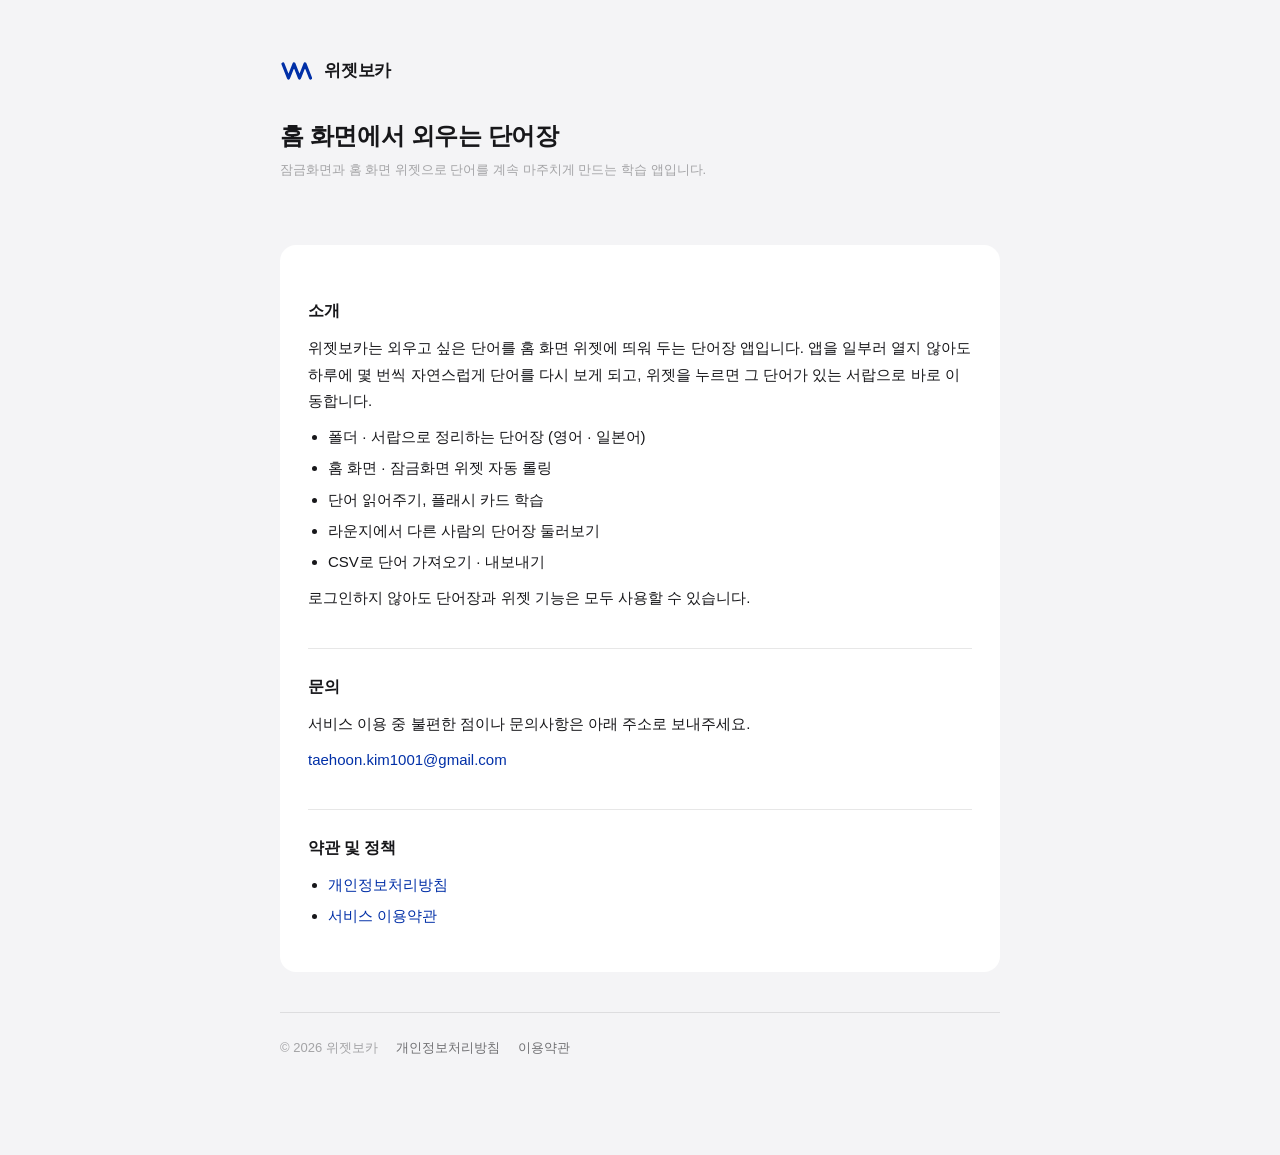
==== index.html @ 0ec9913b "위젯보카 공식 페이지 추가 (소개 · 개인정보처리방침 · 이용약관) 앱 마켓 심사와 구글 OAuth 동의 화면 게시에 필요한 공개 URL을 확보하기 위해 정적 페이지 3종을 작성했" ====
<!doctype html>
<html lang="ko">
<head>
<meta charset="utf-8">
<meta name="viewport" content="width=device-width, initial-scale=1">
<title>위젯보카</title>
<meta name="description" content="홈 화면 위젯으로 외우는 단어장 앱, 위젯보카.">
<link rel="stylesheet" href="style.css">
</head>
<body>
<div class="wrap">
<header>
  <a class="logo" href="./">
    <svg width="34" height="24" viewBox="0 0 34 24" fill="none" aria-hidden="true">
      <path d="M3 5 L8.5 19 L14 5 L19.5 19 L25 5 L30.5 19"
            stroke="var(--accent)" stroke-width="3.2"
            stroke-linecap="round" stroke-linejoin="round"/>
    </svg>
    <span>위젯보카</span>
  </a>
  <h1>홈 화면에서 외우는 단어장</h1>
  <p class="meta">잠금화면과 홈 화면 위젯으로 단어를 계속 마주치게 만드는 학습 앱입니다.</p>
</header>

<main>
  <h2>소개</h2>
  <p>위젯보카는 외우고 싶은 단어를 홈 화면 위젯에 띄워 두는 단어장 앱입니다. 앱을 일부러 열지 않아도 하루에 몇 번씩 자연스럽게 단어를 다시 보게 되고, 위젯을 누르면 그 단어가 있는 서랍으로 바로 이동합니다.</p>
  <ul>
    <li>폴더 · 서랍으로 정리하는 단어장 (영어 · 일본어)</li>
    <li>홈 화면 &middot; 잠금화면 위젯 자동 롤링</li>
    <li>단어 읽어주기, 플래시 카드 학습</li>
    <li>라운지에서 다른 사람의 단어장 둘러보기</li>
    <li>CSV로 단어 가져오기 &middot; 내보내기</li>
  </ul>
  <p>로그인하지 않아도 단어장과 위젯 기능은 모두 사용할 수 있습니다.</p>

  <h2>문의</h2>
  <p>서비스 이용 중 불편한 점이나 문의사항은 아래 주소로 보내주세요.</p>
  <p><a href="mailto:taehoon.kim1001@gmail.com">taehoon.kim1001@gmail.com</a></p>

  <h2>약관 및 정책</h2>
  <ul>
    <li><a href="privacy.html">개인정보처리방침</a></li>
    <li><a href="terms.html">서비스 이용약관</a></li>
  </ul>
</main>

<footer>
  <span>&copy; 2026 위젯보카</span>
  <a href="privacy.html">개인정보처리방침</a>
  <a href="terms.html">이용약관</a>
</footer>
</div>
</body>
</html>
---- style.css ----
:root {
  --accent: #002FA7;
  --ink: #17171A;
  --ink60: rgba(23, 23, 26, 0.60);
  --ink36: rgba(23, 23, 26, 0.36);
  --line: rgba(23, 23, 26, 0.10);
  --bg: #F4F4F6;
  --card: #FFFFFF;
}
@media (prefers-color-scheme: dark) {
  :root {
    --accent: #6C8CFF;
    --ink: #F2F2F4;
    --ink60: rgba(242, 242, 244, 0.60);
    --ink36: rgba(242, 242, 244, 0.36);
    --line: rgba(242, 242, 244, 0.12);
    --bg: #101013;
    --card: #1A1A1F;
  }
}
* { box-sizing: border-box; }
body {
  margin: 0;
  padding: 0 20px 96px;
  background: var(--bg);
  color: var(--ink);
  font-family: -apple-system, BlinkMacSystemFont, "Apple SD Gothic Neo",
    "Pretendard", "Noto Sans KR", "Malgun Gothic", sans-serif;
  font-size: 15px;
  line-height: 1.75;
  -webkit-text-size-adjust: 100%;
}
.wrap { max-width: 720px; margin: 0 auto; }
header { padding: 56px 0 32px; }
.logo {
  display: inline-flex; align-items: center; gap: 10px;
  text-decoration: none; color: var(--ink);
}
.logo svg { display: block; }
.logo span { font-size: 17px; font-weight: 600; letter-spacing: -0.2px; }
h1 {
  font-size: 24px; font-weight: 600; letter-spacing: -0.4px;
  margin: 28px 0 6px; line-height: 1.4;
}
.meta { color: var(--ink36); font-size: 13px; margin: 0 0 32px; }
main { background: var(--card); border-radius: 16px; padding: 8px 28px 32px; }
h2 {
  font-size: 16px; font-weight: 600; letter-spacing: -0.2px;
  margin: 36px 0 10px; padding-top: 24px; border-top: 1px solid var(--line);
}
h2:first-of-type { border-top: none; padding-top: 8px; }
h3 { font-size: 15px; font-weight: 600; margin: 22px 0 6px; }
p { margin: 10px 0; color: var(--ink); }
ul, ol { margin: 10px 0; padding-left: 20px; }
li { margin: 5px 0; }
a { color: var(--accent); text-decoration: none; }
a:hover { text-decoration: underline; }
table {
  width: 100%; border-collapse: collapse; margin: 14px 0; font-size: 14px;
  display: block; overflow-x: auto; white-space: nowrap;
}
@media (min-width: 560px) { table { display: table; white-space: normal; } }
th, td { text-align: left; padding: 10px 12px; border-bottom: 1px solid var(--line); vertical-align: top; }
th { font-weight: 600; color: var(--ink60); font-size: 13px; }
.note {
  background: var(--bg); border-radius: 10px; padding: 14px 16px;
  font-size: 14px; color: var(--ink60); margin: 16px 0;
}
footer {
  margin-top: 40px; padding-top: 24px; border-top: 1px solid var(--line);
  color: var(--ink36); font-size: 13px; display: flex; gap: 18px; flex-wrap: wrap;
}
footer a { color: var(--ink60); }
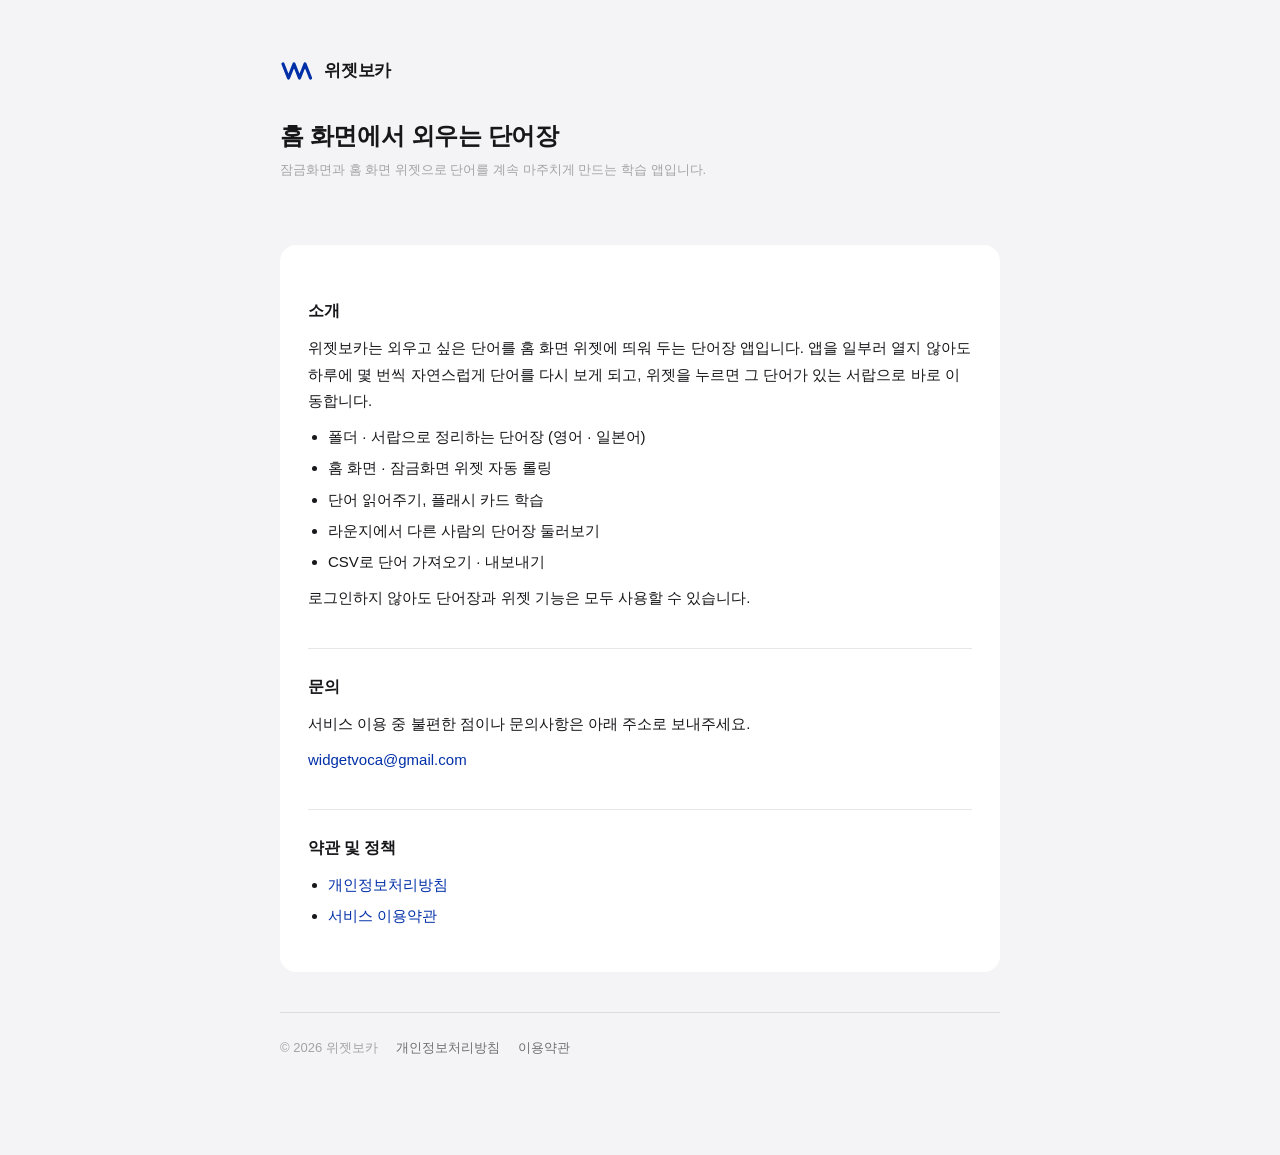
==== commit c7207fb6: "문의 연락처를 앱 전용 메일로 개인정보처리방침·이용약관에 적힌 연락처는 심사에서 실제로 확인하는 정보라, 앱 안의 문의하기와 같은 주소를 써야 한다.  Co-Authored-By:" ====
--- a/index.html
+++ b/index.html
@@ -36,7 +36,7 @@
 
   <h2>문의</h2>
   <p>서비스 이용 중 불편한 점이나 문의사항은 아래 주소로 보내주세요.</p>
-  <p><a href="mailto:taehoon.kim1001@gmail.com">taehoon.kim1001@gmail.com</a></p>
+  <p><a href="mailto:widgetvoca@gmail.com">widgetvoca@gmail.com</a></p>
 
   <h2>약관 및 정책</h2>
   <ul>
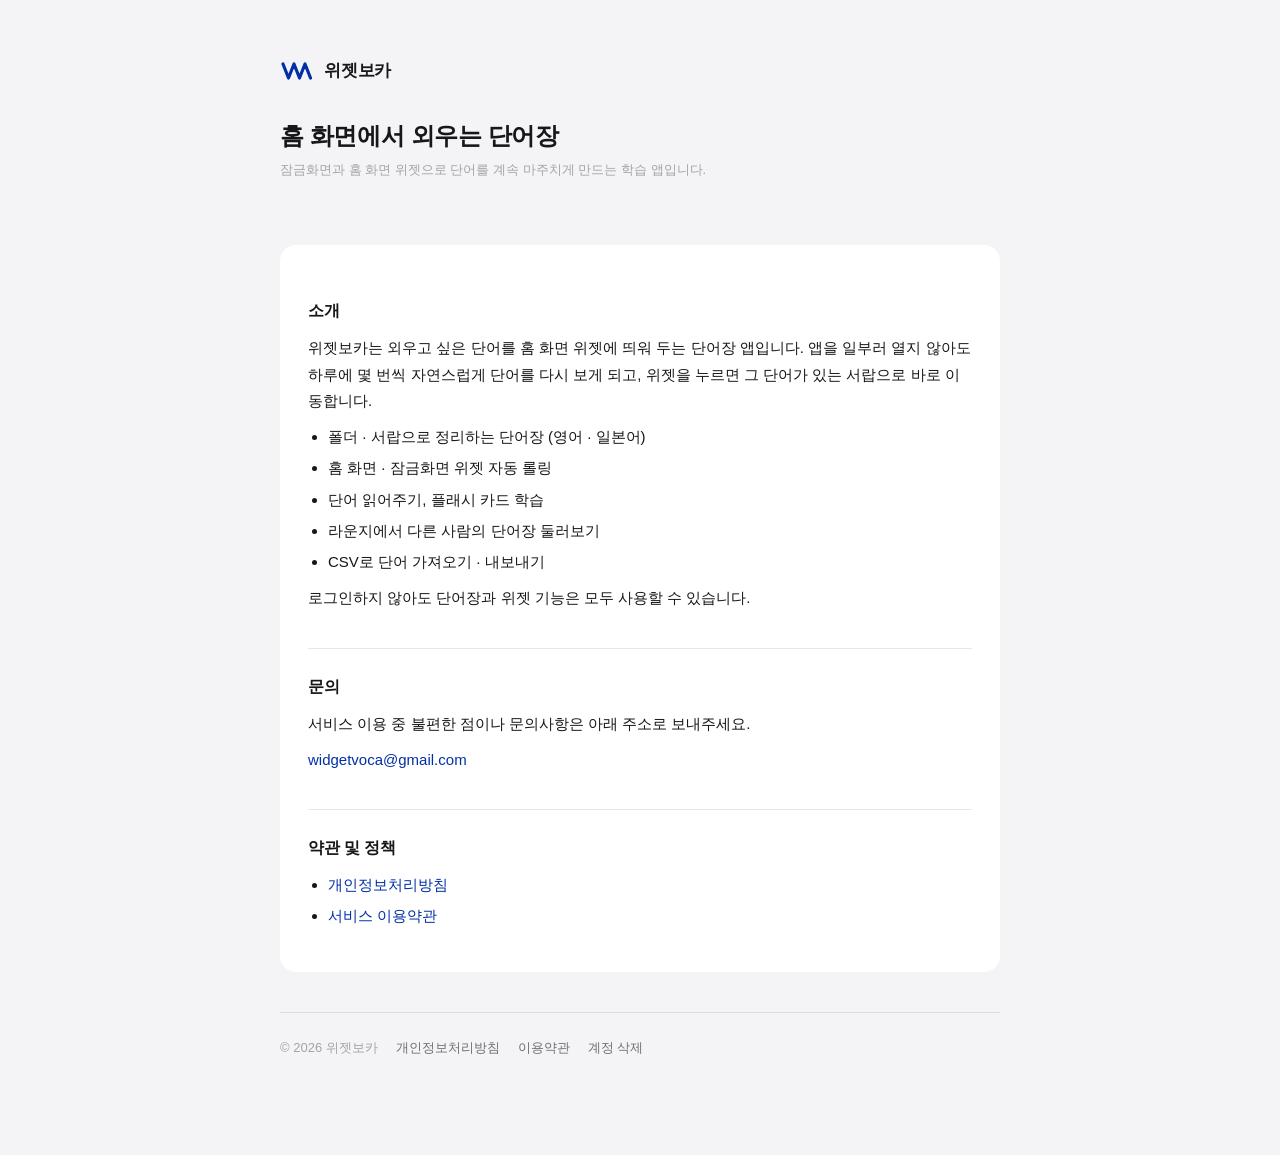
==== commit 980a2b30: "계정·데이터 삭제 안내 페이지 추가 Play Console 데이터 보안 신고에 계정 삭제 요청용 웹페이지 URL이 필수다. 앱 안에 삭제 기능이 있어도, 앱을 이미 지운 사람이 요" ====
--- a/index.html
+++ b/index.html
@@ -49,6 +49,7 @@
   <span>&copy; 2026 위젯보카</span>
   <a href="privacy.html">개인정보처리방침</a>
   <a href="terms.html">이용약관</a>
+  <a href="delete-account.html">계정 삭제</a>
 </footer>
 </div>
 </body>
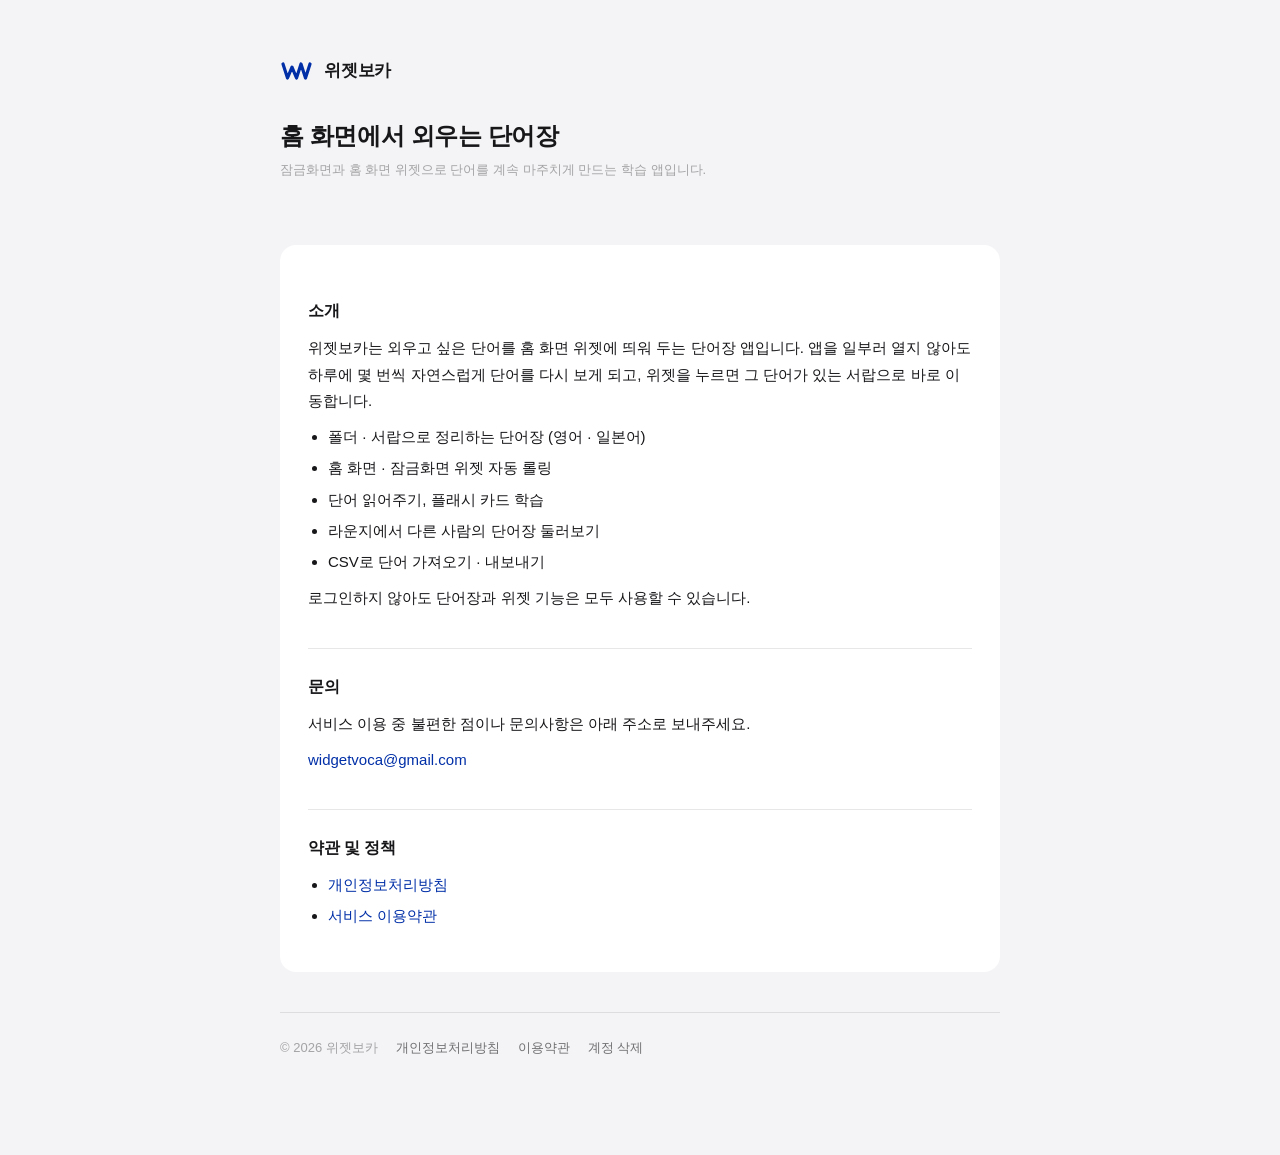
==== commit c8eed402: "로고를 앱 아이콘과 같은 모양으로 앱 아이콘을 한 획으로 이은 WV로 바꾸면서, 사이트 로고도 같은 형태로 맞춘다. 획을 하나 늘리고 가운데 봉우리를 낮췄다 — 예전 것은 봉우리가" ====
--- a/index.html
+++ b/index.html
@@ -12,7 +12,7 @@
 <header>
   <a class="logo" href="./">
     <svg width="34" height="24" viewBox="0 0 34 24" fill="none" aria-hidden="true">
-      <path d="M3 5 L8.5 19 L14 5 L19.5 19 L25 5 L30.5 19"
+      <path d="M3 5 L7.5 19 L12 8.2 L16.5 19 L21 5 L25.5 19 L30 5"
             stroke="var(--accent)" stroke-width="3.2"
             stroke-linecap="round" stroke-linejoin="round"/>
     </svg>
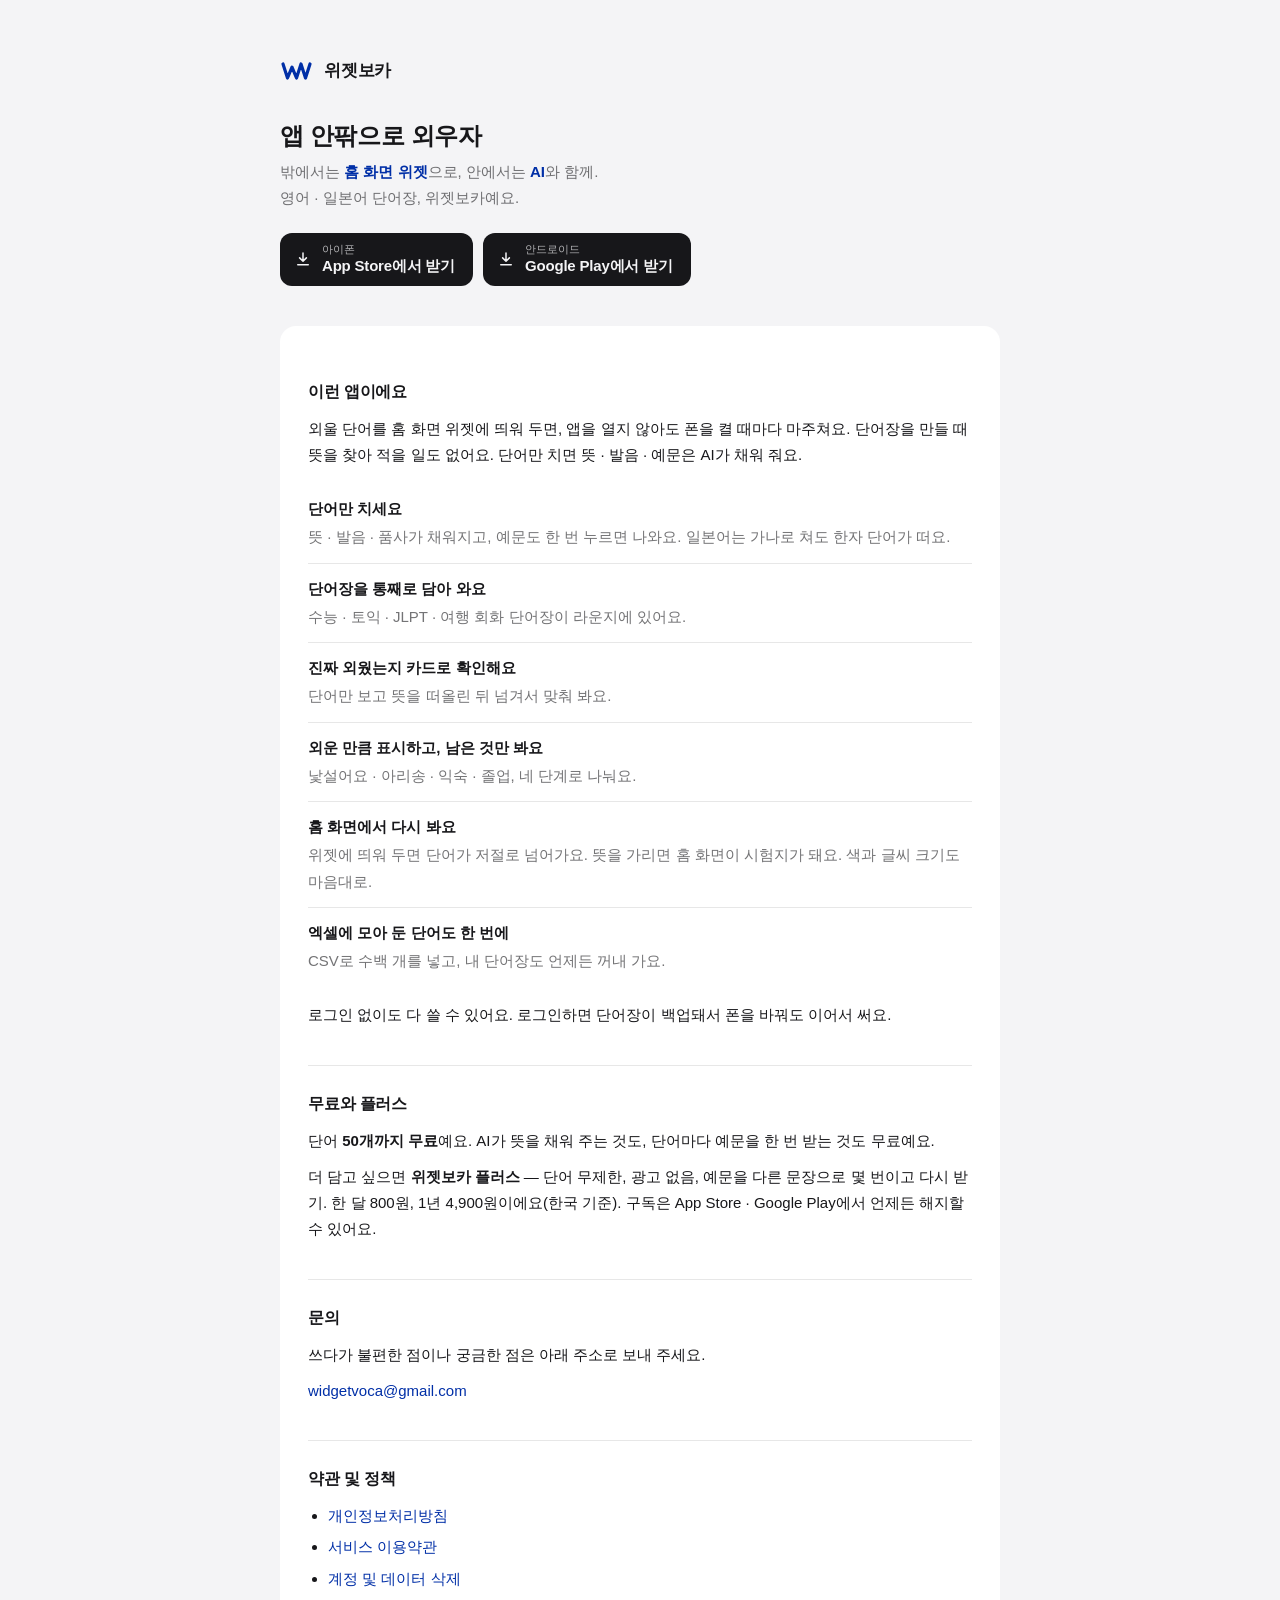
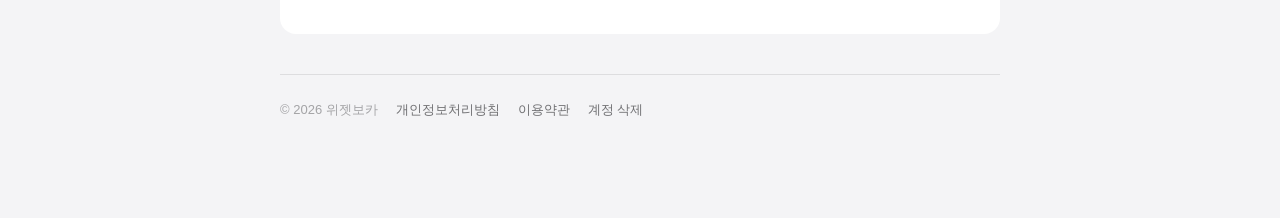
==== commit a31837ae: "사이트를 1.2.3 기준으로: 스토어 받기 버튼, 홈 문구, AI 사전·구독을 방침과 약관에 반영 - 홈: '앱 안팎으로 외우자', App Store·Google Play 받기 버" ====
--- a/index.html
+++ b/index.html
@@ -3,8 +3,19 @@
 <head>
 <meta charset="utf-8">
 <meta name="viewport" content="width=device-width, initial-scale=1">
-<title>위젯보카</title>
-<meta name="description" content="홈 화면 위젯으로 외우는 단어장 앱, 위젯보카.">
+<title>위젯보카 - AI 단어장, 영단어, 일본어, 암기</title>
+<meta name="description" content="외울 단어를 홈 화면 위젯에 띄워 두면 폰을 켤 때마다 마주쳐요. 단어만 치면 뜻·발음·예문은 AI가 채워 줘요. 영어·일본어 단어장, 위젯보카.">
+<link rel="icon" type="image/png" href="icon.png">
+<link rel="apple-touch-icon" href="icon.png">
+<meta property="og:type" content="website">
+<meta property="og:site_name" content="위젯보카">
+<meta property="og:title" content="위젯보카 - 홈 화면에서 외우는 단어장">
+<meta property="og:description" content="단어만 치면 뜻·발음·예문은 AI가. 외울 단어는 홈 화면 위젯에 띄워 두고 폰 켤 때마다 다시 봐요.">
+<meta property="og:url" content="https://taehoonkim1001.github.io/widgetvoca-site/">
+<meta property="og:image" content="https://taehoonkim1001.github.io/widgetvoca-site/og.png">
+<meta property="og:image:width" content="1024">
+<meta property="og:image:height" content="500">
+<meta name="twitter:card" content="summary_large_image">
 <link rel="stylesheet" href="style.css">
 </head>
 <body>
@@ -18,30 +29,46 @@
     </svg>
     <span>위젯보카</span>
   </a>
-  <h1>홈 화면에서 외우는 단어장</h1>
-  <p class="meta">잠금화면과 홈 화면 위젯으로 단어를 계속 마주치게 만드는 학습 앱입니다.</p>
+  <h1>앱 안팎으로 외우자</h1>
+  <p class="lead">밖에서는 <strong>홈 화면 위젯</strong>으로, 안에서는 <strong>AI</strong>와 함께.<br>영어 · 일본어 단어장, 위젯보카예요.</p>
+  <div class="stores">
+    <a class="store-btn" href="https://apps.apple.com/kr/app/id6810714347" target="_blank" rel="noopener">
+      <svg width="18" height="18" viewBox="0 0 24 24" fill="none" aria-hidden="true"><path d="M12 4v11m0 0l-4.5-4.5M12 15l4.5-4.5M5 19.5h14" stroke="currentColor" stroke-width="2" stroke-linecap="round" stroke-linejoin="round"/></svg>
+      <span><small>아이폰</small>App Store에서 받기</span>
+    </a>
+    <a class="store-btn" href="https://play.google.com/store/apps/details?id=com.widgetvoca.widgetvoca" target="_blank" rel="noopener">
+      <svg width="18" height="18" viewBox="0 0 24 24" fill="none" aria-hidden="true"><path d="M12 4v11m0 0l-4.5-4.5M12 15l4.5-4.5M5 19.5h14" stroke="currentColor" stroke-width="2" stroke-linecap="round" stroke-linejoin="round"/></svg>
+      <span><small>안드로이드</small>Google Play에서 받기</span>
+    </a>
+  </div>
 </header>
 
 <main>
-  <h2>소개</h2>
-  <p>위젯보카는 외우고 싶은 단어를 홈 화면 위젯에 띄워 두는 단어장 앱입니다. 앱을 일부러 열지 않아도 하루에 몇 번씩 자연스럽게 단어를 다시 보게 되고, 위젯을 누르면 그 단어가 있는 서랍으로 바로 이동합니다.</p>
-  <ul>
-    <li>폴더 · 서랍으로 정리하는 단어장 (영어 · 일본어)</li>
-    <li>홈 화면 &middot; 잠금화면 위젯 자동 롤링</li>
-    <li>단어 읽어주기, 플래시 카드 학습</li>
-    <li>라운지에서 다른 사람의 단어장 둘러보기</li>
-    <li>CSV로 단어 가져오기 &middot; 내보내기</li>
+  <h2>이런 앱이에요</h2>
+  <p>외울 단어를 홈 화면 위젯에 띄워 두면, 앱을 열지 않아도 폰을 켤 때마다 마주쳐요. 단어장을 만들 때 뜻을 찾아 적을 일도 없어요. 단어만 치면 뜻 · 발음 · 예문은 AI가 채워 줘요.</p>
+  <ul class="features">
+    <li><strong>단어만 치세요</strong>뜻 · 발음 · 품사가 채워지고, 예문도 한 번 누르면 나와요. 일본어는 가나로 쳐도 한자 단어가 떠요.</li>
+    <li><strong>단어장을 통째로 담아 와요</strong>수능 · 토익 · JLPT · 여행 회화 단어장이 라운지에 있어요.</li>
+    <li><strong>진짜 외웠는지 카드로 확인해요</strong>단어만 보고 뜻을 떠올린 뒤 넘겨서 맞춰 봐요.</li>
+    <li><strong>외운 만큼 표시하고, 남은 것만 봐요</strong>낯설어요 · 아리송 · 익숙 · 졸업, 네 단계로 나눠요.</li>
+    <li><strong>홈 화면에서 다시 봐요</strong>위젯에 띄워 두면 단어가 저절로 넘어가요. 뜻을 가리면 홈 화면이 시험지가 돼요. 색과 글씨 크기도 마음대로.</li>
+    <li><strong>엑셀에 모아 둔 단어도 한 번에</strong>CSV로 수백 개를 넣고, 내 단어장도 언제든 꺼내 가요.</li>
   </ul>
-  <p>로그인하지 않아도 단어장과 위젯 기능은 모두 사용할 수 있습니다.</p>
+  <p>로그인 없이도 다 쓸 수 있어요. 로그인하면 단어장이 백업돼서 폰을 바꿔도 이어서 써요.</p>
+
+  <h2>무료와 플러스</h2>
+  <p>단어 <strong>50개까지 무료</strong>예요. AI가 뜻을 채워 주는 것도, 단어마다 예문을 한 번 받는 것도 무료예요.</p>
+  <p>더 담고 싶으면 <strong>위젯보카 플러스</strong> &mdash; 단어 무제한, 광고 없음, 예문을 다른 문장으로 몇 번이고 다시 받기. 한 달 800원, 1년 4,900원이에요(한국 기준). 구독은 App Store · Google Play에서 언제든 해지할 수 있어요.</p>
 
   <h2>문의</h2>
-  <p>서비스 이용 중 불편한 점이나 문의사항은 아래 주소로 보내주세요.</p>
+  <p>쓰다가 불편한 점이나 궁금한 점은 아래 주소로 보내 주세요.</p>
   <p><a href="mailto:widgetvoca@gmail.com">widgetvoca@gmail.com</a></p>
 
   <h2>약관 및 정책</h2>
   <ul>
     <li><a href="privacy.html">개인정보처리방침</a></li>
     <li><a href="terms.html">서비스 이용약관</a></li>
+    <li><a href="delete-account.html">계정 및 데이터 삭제</a></li>
   </ul>
 </main>
 
--- a/style.css
+++ b/style.css
@@ -71,3 +71,25 @@
   color: var(--ink36); font-size: 13px; display: flex; gap: 18px; flex-wrap: wrap;
 }
 footer a { color: var(--ink60); }
+
+/* 홈 — 한 줄 소개와 스토어 버튼 (2026-10-11) */
+.lead { color: var(--ink60); font-size: 15px; margin: 0 0 22px; }
+.lead strong { color: var(--accent); font-weight: 600; }
+.stores { display: flex; gap: 10px; flex-wrap: wrap; margin: 0 0 8px; }
+.store-btn {
+  display: inline-flex; align-items: center; gap: 10px;
+  padding: 10px 18px 10px 14px; border-radius: 12px;
+  background: var(--ink); color: var(--bg);
+  text-decoration: none; line-height: 1.25;
+}
+.store-btn:hover { text-decoration: none; opacity: 0.88; }
+.store-btn span { display: flex; flex-direction: column; font-size: 15px; font-weight: 600; letter-spacing: -0.2px; }
+.store-btn small { font-size: 11px; font-weight: 400; opacity: 0.7; letter-spacing: 0; }
+@media (max-width: 420px) { .store-btn { flex: 1 1 100%; } }
+.features { list-style: none; padding: 0; margin: 16px 0; }
+.features li {
+  margin: 0; padding: 12px 0; border-bottom: 1px solid var(--line);
+  color: var(--ink60);
+}
+.features li:last-child { border-bottom: none; }
+.features strong { display: block; color: var(--ink); font-weight: 600; margin-bottom: 2px; }
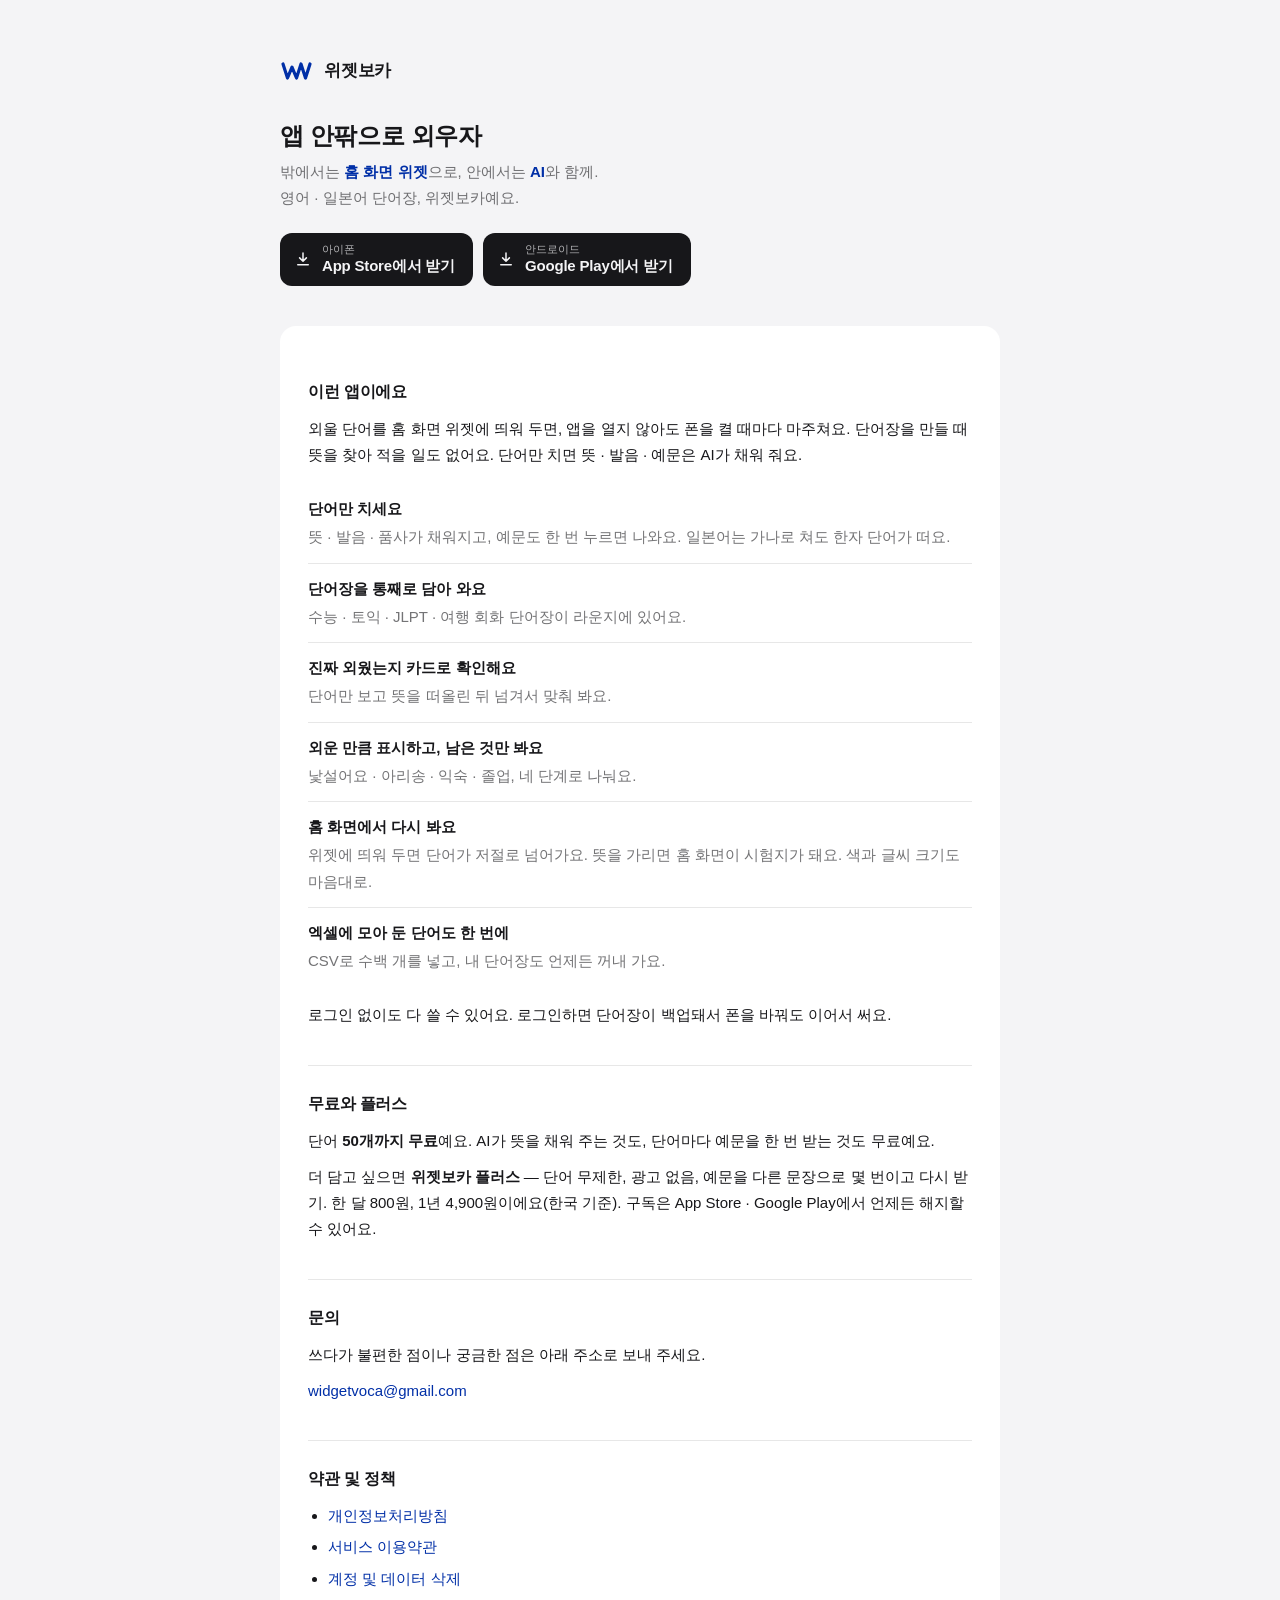
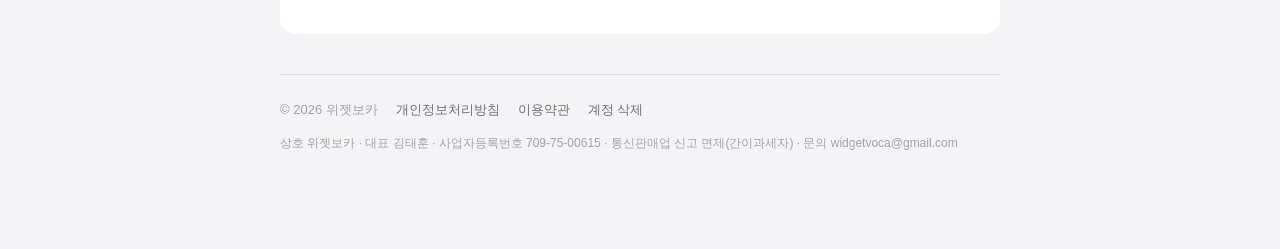
==== commit e2340856: "모든 페이지 아래에 사업자 정보 한 줄(주소는 빼고, 통신판매업 신고 면제 표기) Co-Authored-By: Claude Opus 5.5 <noreply@anthropic.com" ====
--- a/index.html
+++ b/index.html
@@ -78,6 +78,7 @@
   <a href="terms.html">이용약관</a>
   <a href="delete-account.html">계정 삭제</a>
 </footer>
+<p class="biz">상호 위젯보카 · 대표 김태훈 · 사업자등록번호 709-75-00615 · 통신판매업 신고 면제(간이과세자) · 문의 <a href="mailto:widgetvoca@gmail.com">widgetvoca@gmail.com</a></p>
 </div>
 </body>
 </html>
--- a/style.css
+++ b/style.css
@@ -93,3 +93,6 @@
 }
 .features li:last-child { border-bottom: none; }
 .features strong { display: block; color: var(--ink); font-weight: 600; margin-bottom: 2px; }
+
+.biz { color: var(--ink36); font-size: 12px; line-height: 1.6; margin: 12px 0 0; }
+.biz a { color: var(--ink36); }
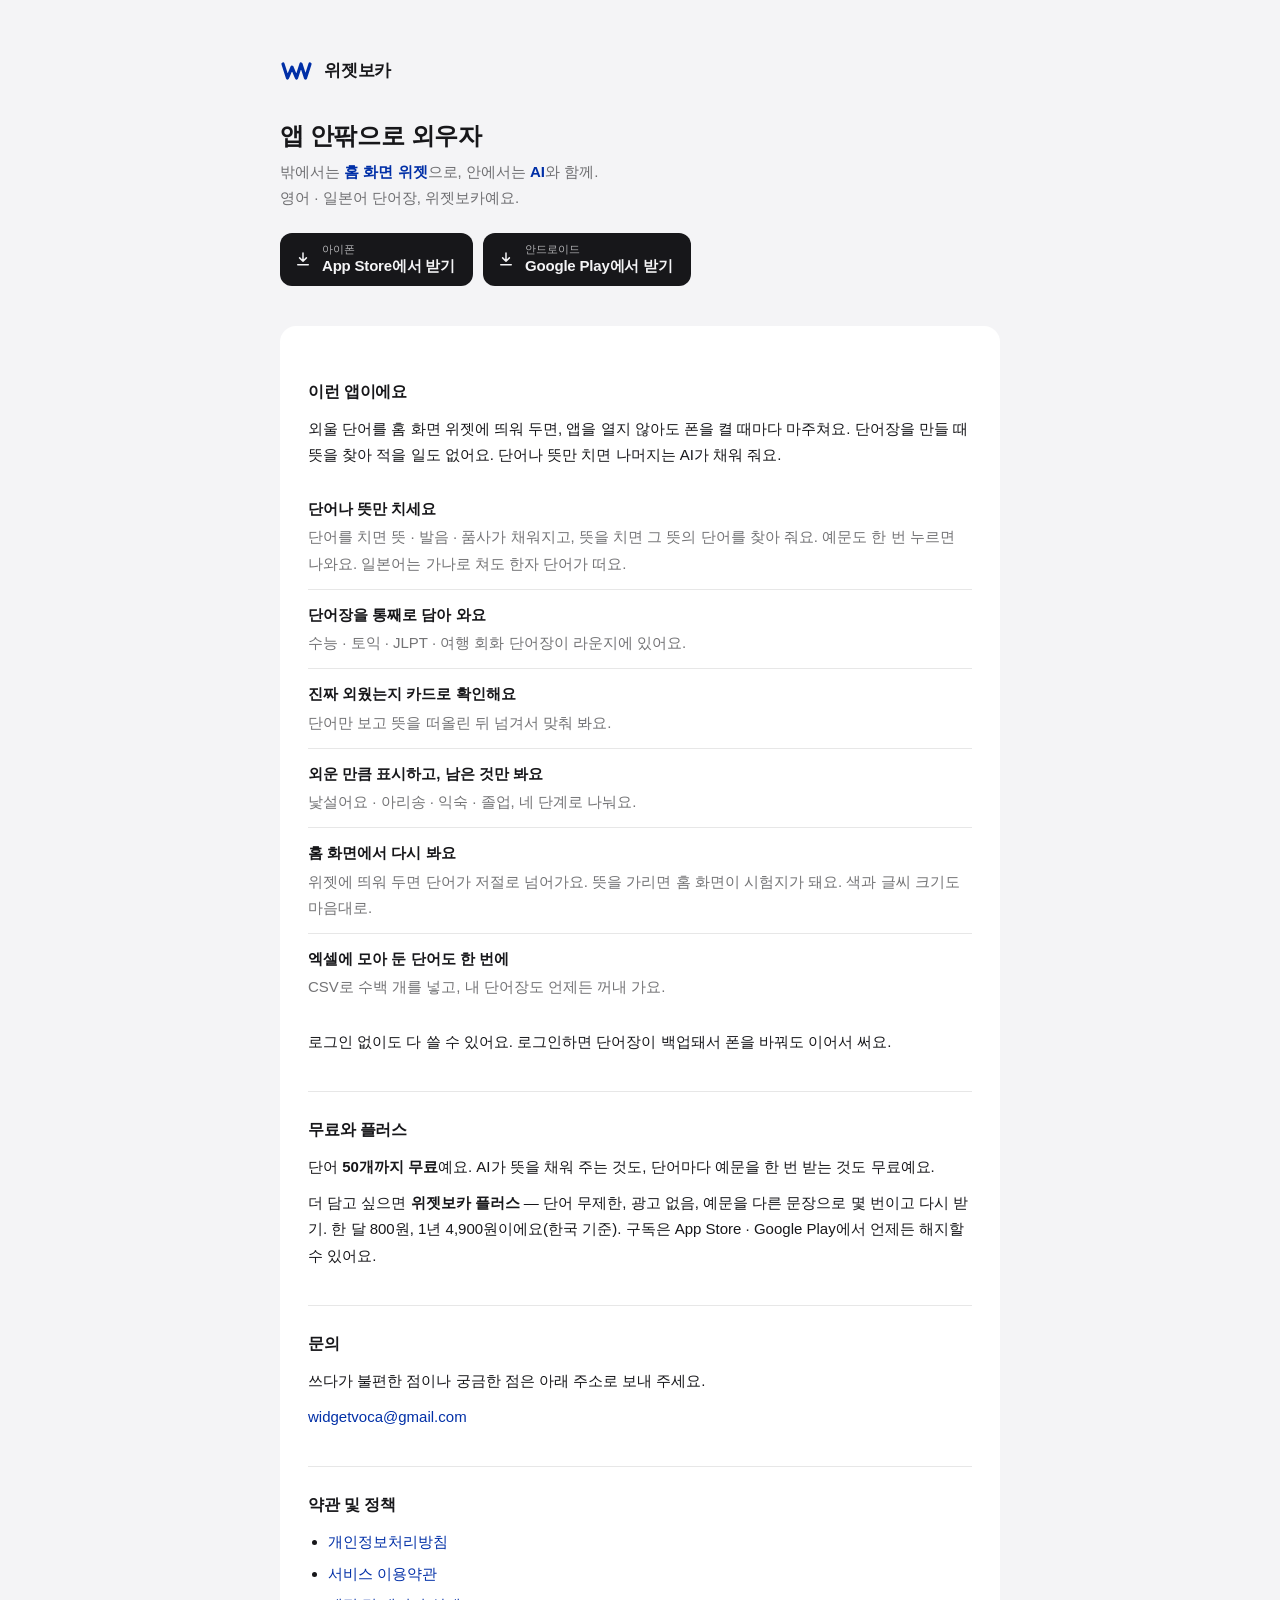
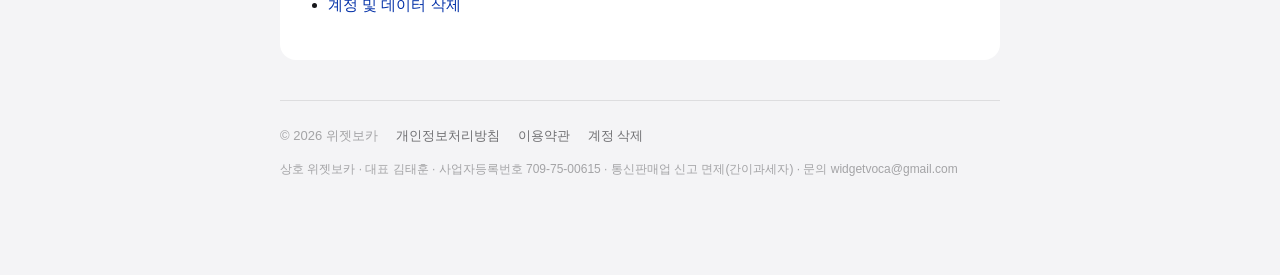
==== commit 1a124dce: "뜻으로 단어 찾기(1.2.5): 홈 기능 소개, 개인정보처리방침 AI 사전 항목에 뜻 칸 입력 추가" ====
--- a/index.html
+++ b/index.html
@@ -4,13 +4,13 @@
 <meta charset="utf-8">
 <meta name="viewport" content="width=device-width, initial-scale=1">
 <title>위젯보카 - AI 단어장, 영단어, 일본어, 암기</title>
-<meta name="description" content="외울 단어를 홈 화면 위젯에 띄워 두면 폰을 켤 때마다 마주쳐요. 단어만 치면 뜻·발음·예문은 AI가 채워 줘요. 영어·일본어 단어장, 위젯보카.">
+<meta name="description" content="외울 단어를 홈 화면 위젯에 띄워 두면 폰을 켤 때마다 마주쳐요. 단어나 뜻만 치면 나머지는 AI가 채워 줘요. 영어·일본어 단어장, 위젯보카.">
 <link rel="icon" type="image/png" href="icon.png">
 <link rel="apple-touch-icon" href="icon.png">
 <meta property="og:type" content="website">
 <meta property="og:site_name" content="위젯보카">
 <meta property="og:title" content="위젯보카 - 홈 화면에서 외우는 단어장">
-<meta property="og:description" content="단어만 치면 뜻·발음·예문은 AI가. 외울 단어는 홈 화면 위젯에 띄워 두고 폰 켤 때마다 다시 봐요.">
+<meta property="og:description" content="단어나 뜻만 치면 나머지는 AI가. 외울 단어는 홈 화면 위젯에 띄워 두고 폰 켤 때마다 다시 봐요.">
 <meta property="og:url" content="https://taehoonkim1001.github.io/widgetvoca-site/">
 <meta property="og:image" content="https://taehoonkim1001.github.io/widgetvoca-site/og.png">
 <meta property="og:image:width" content="1024">
@@ -45,9 +45,9 @@
 
 <main>
   <h2>이런 앱이에요</h2>
-  <p>외울 단어를 홈 화면 위젯에 띄워 두면, 앱을 열지 않아도 폰을 켤 때마다 마주쳐요. 단어장을 만들 때 뜻을 찾아 적을 일도 없어요. 단어만 치면 뜻 · 발음 · 예문은 AI가 채워 줘요.</p>
+  <p>외울 단어를 홈 화면 위젯에 띄워 두면, 앱을 열지 않아도 폰을 켤 때마다 마주쳐요. 단어장을 만들 때 뜻을 찾아 적을 일도 없어요. 단어나 뜻만 치면 나머지는 AI가 채워 줘요.</p>
   <ul class="features">
-    <li><strong>단어만 치세요</strong>뜻 · 발음 · 품사가 채워지고, 예문도 한 번 누르면 나와요. 일본어는 가나로 쳐도 한자 단어가 떠요.</li>
+    <li><strong>단어나 뜻만 치세요</strong>단어를 치면 뜻 · 발음 · 품사가 채워지고, 뜻을 치면 그 뜻의 단어를 찾아 줘요. 예문도 한 번 누르면 나와요. 일본어는 가나로 쳐도 한자 단어가 떠요.</li>
     <li><strong>단어장을 통째로 담아 와요</strong>수능 · 토익 · JLPT · 여행 회화 단어장이 라운지에 있어요.</li>
     <li><strong>진짜 외웠는지 카드로 확인해요</strong>단어만 보고 뜻을 떠올린 뒤 넘겨서 맞춰 봐요.</li>
     <li><strong>외운 만큼 표시하고, 남은 것만 봐요</strong>낯설어요 · 아리송 · 익숙 · 졸업, 네 단계로 나눠요.</li>
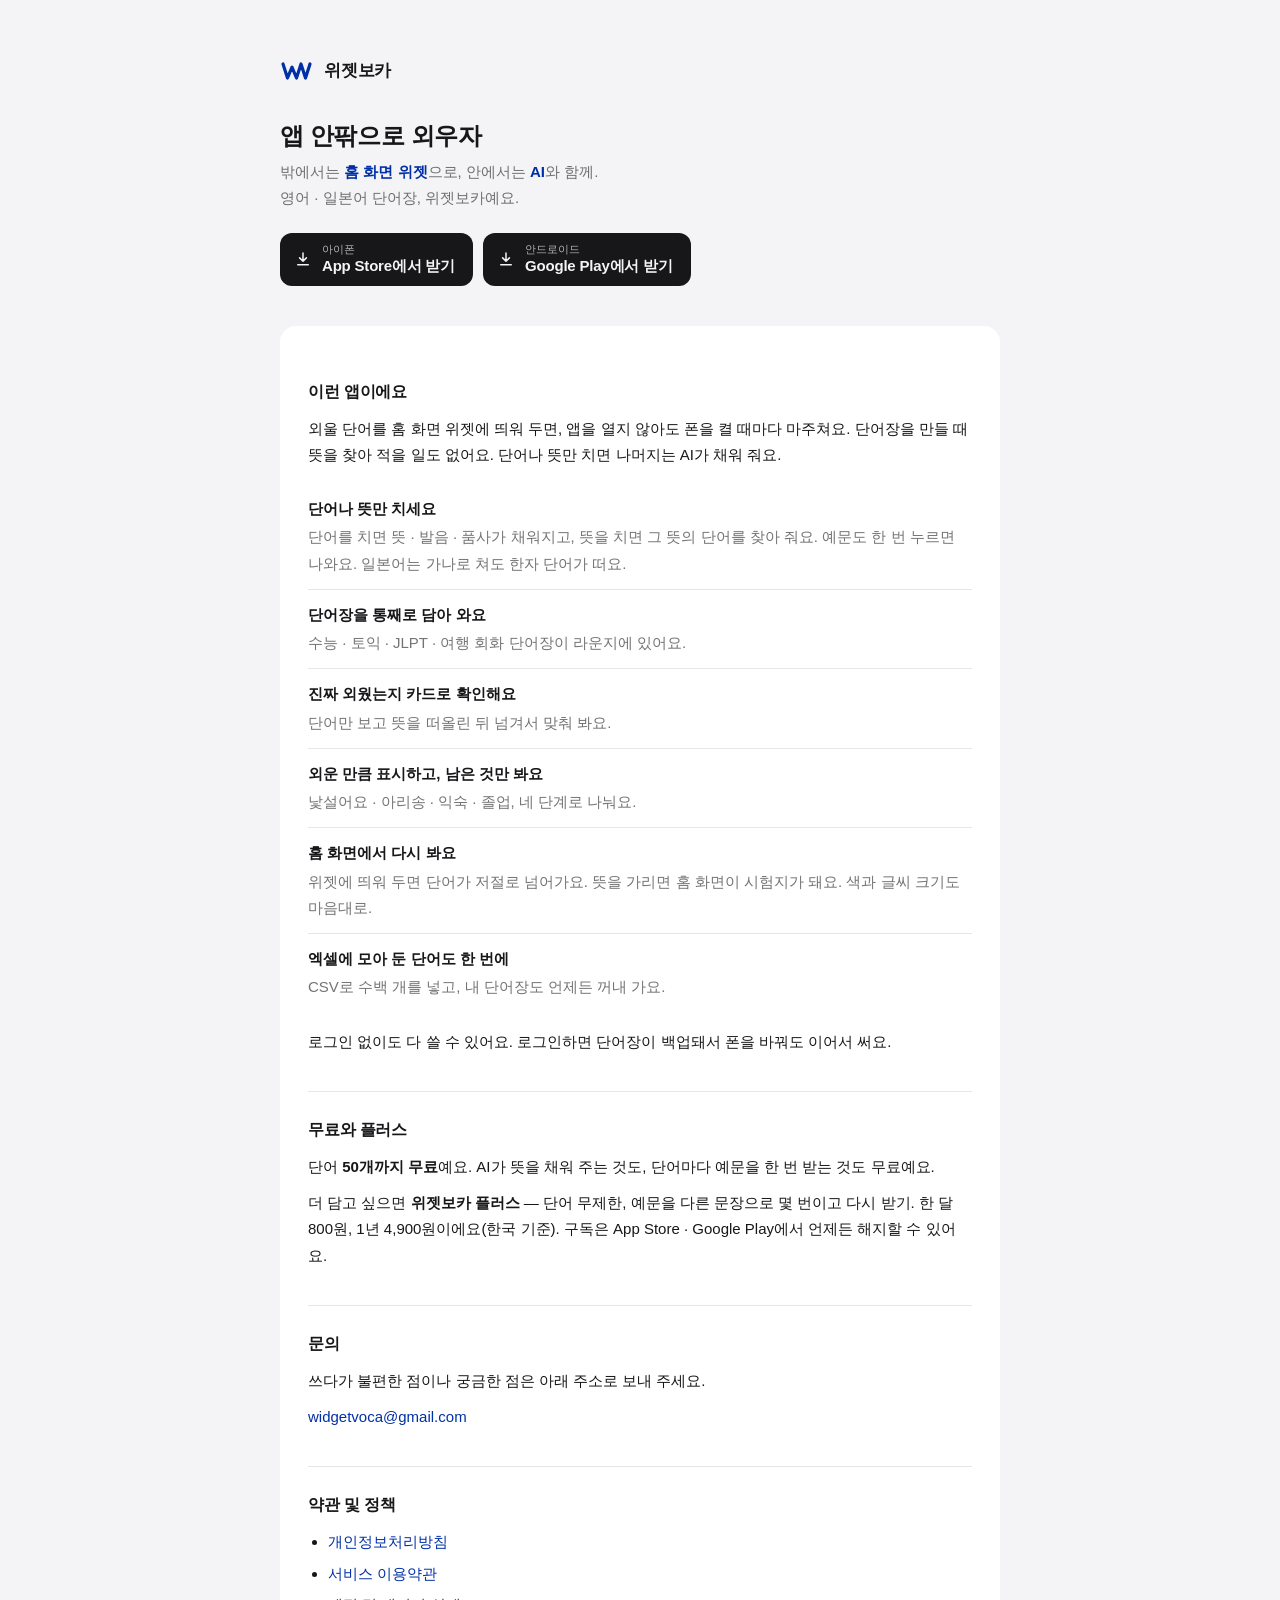
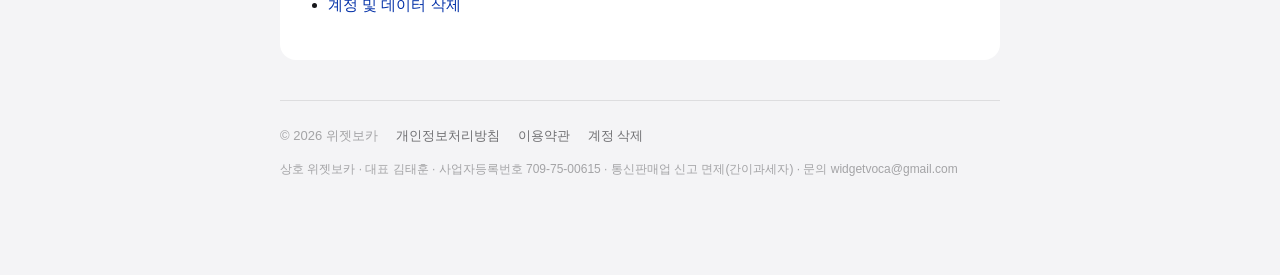
==== commit e0fd43d2: "광고 없앰(1.3.1부터): 방침 바 항목·AdMob 위탁을 이전 버전에만, 약관 11조 무료·플러스 혜택 — 개정 11/26 Co-Authored-By: Claude Opus 5" ====
--- a/index.html
+++ b/index.html
@@ -58,7 +58,7 @@
 
   <h2>무료와 플러스</h2>
   <p>단어 <strong>50개까지 무료</strong>예요. AI가 뜻을 채워 주는 것도, 단어마다 예문을 한 번 받는 것도 무료예요.</p>
-  <p>더 담고 싶으면 <strong>위젯보카 플러스</strong> &mdash; 단어 무제한, 광고 없음, 예문을 다른 문장으로 몇 번이고 다시 받기. 한 달 800원, 1년 4,900원이에요(한국 기준). 구독은 App Store · Google Play에서 언제든 해지할 수 있어요.</p>
+  <p>더 담고 싶으면 <strong>위젯보카 플러스</strong> &mdash; 단어 무제한, 예문을 다른 문장으로 몇 번이고 다시 받기. 한 달 800원, 1년 4,900원이에요(한국 기준). 구독은 App Store · Google Play에서 언제든 해지할 수 있어요.</p>
 
   <h2>문의</h2>
   <p>쓰다가 불편한 점이나 궁금한 점은 아래 주소로 보내 주세요.</p>
